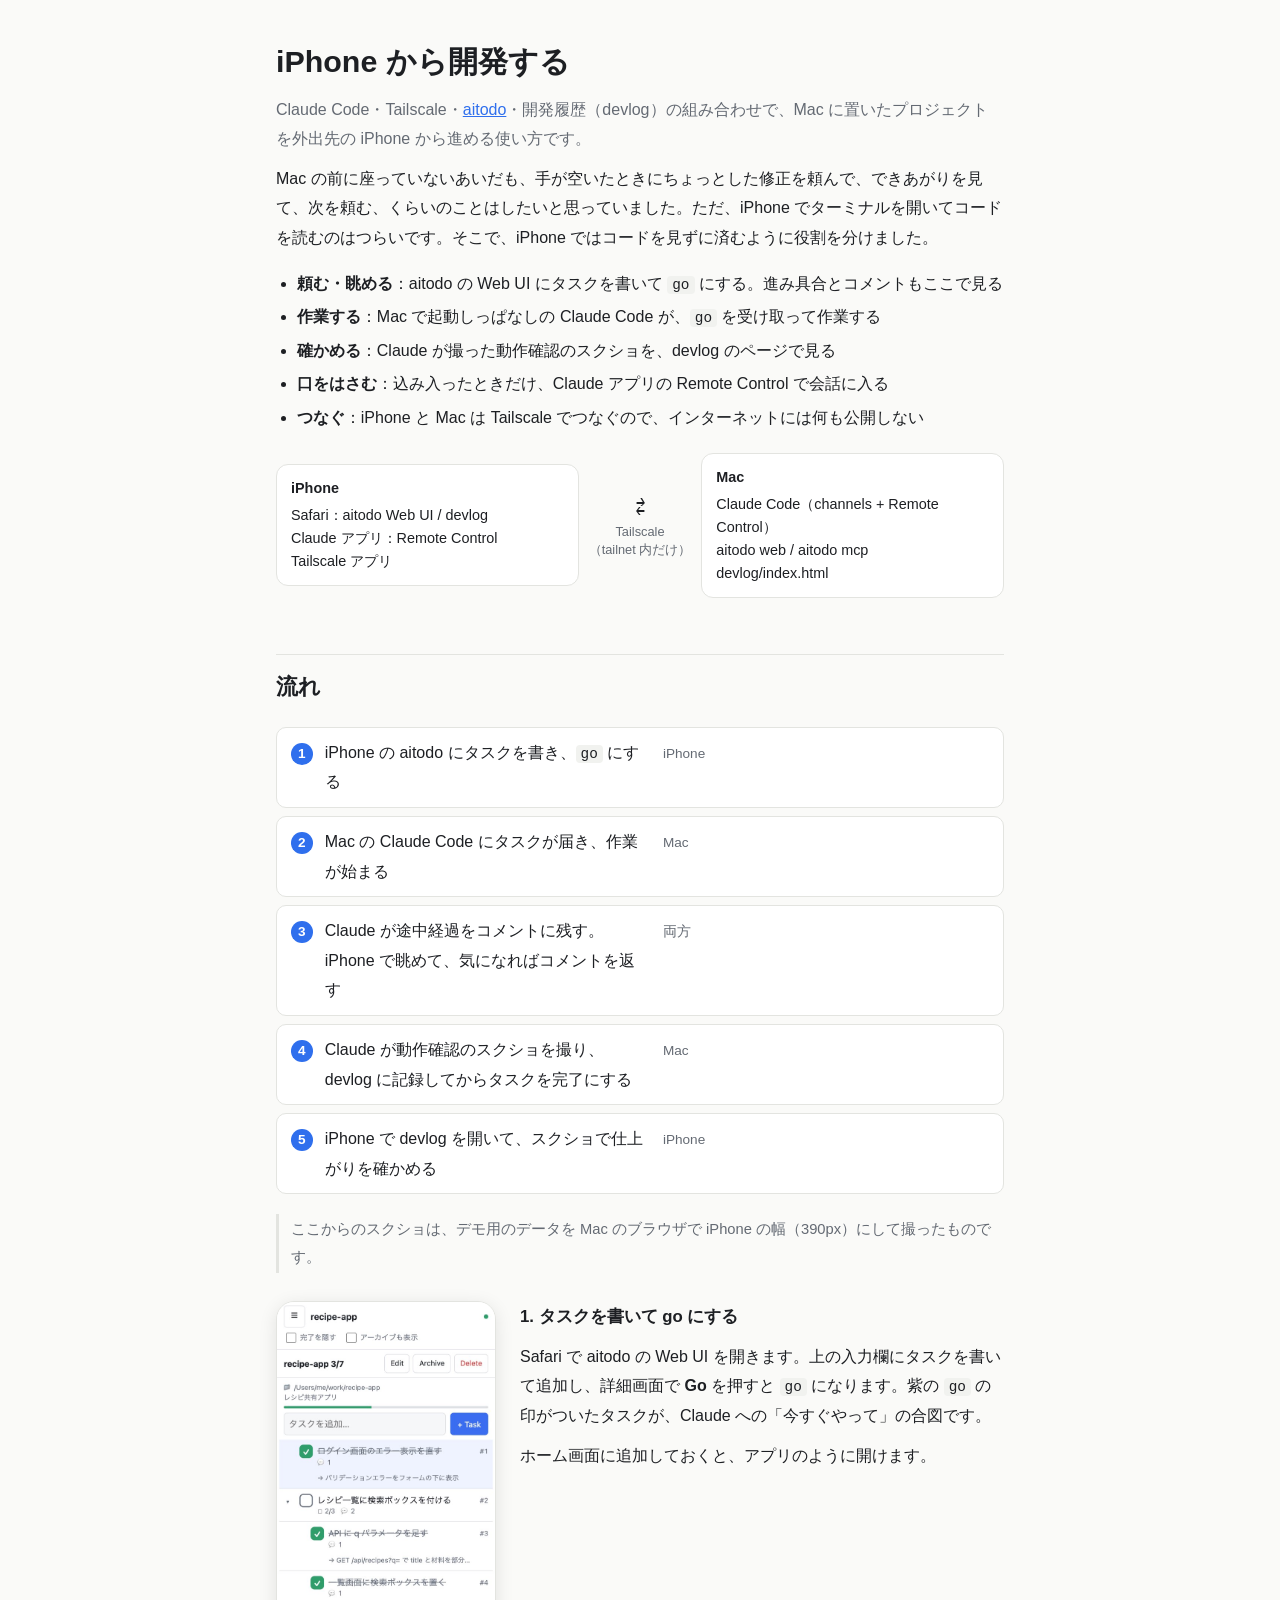
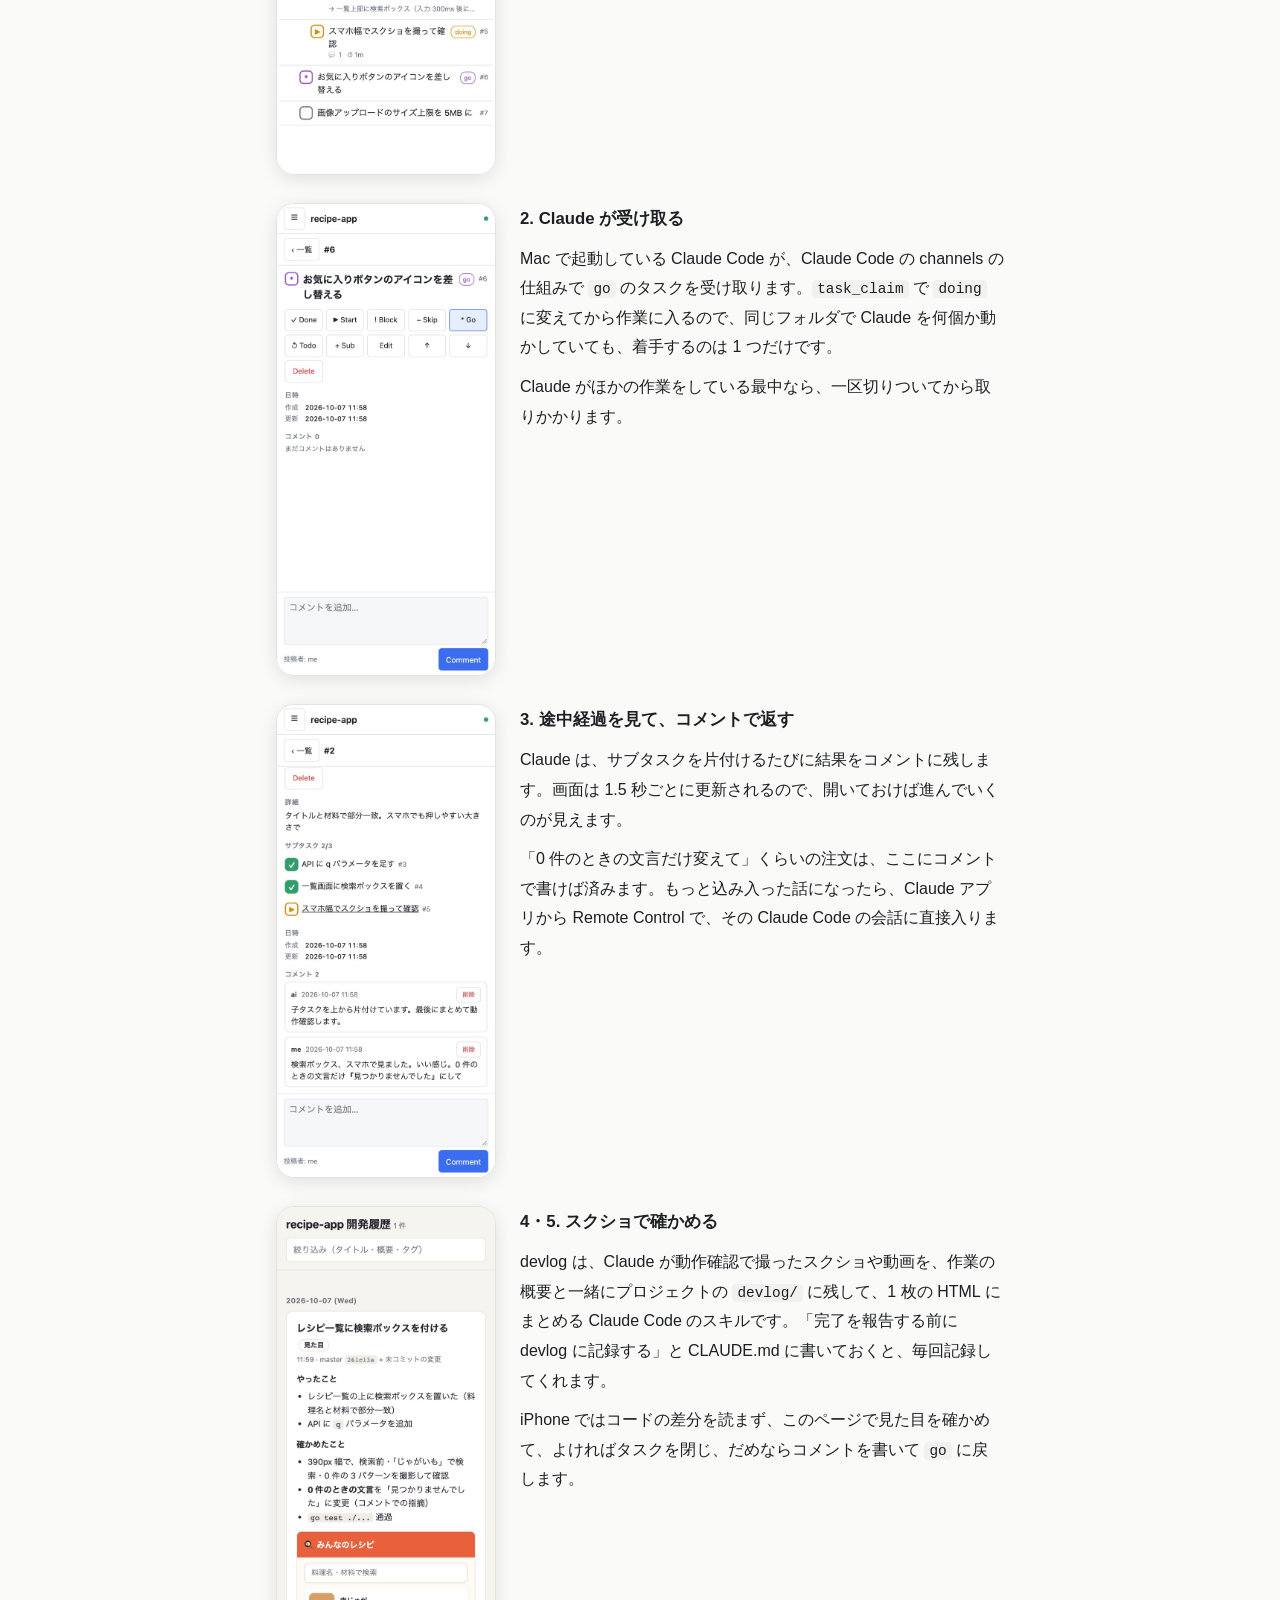
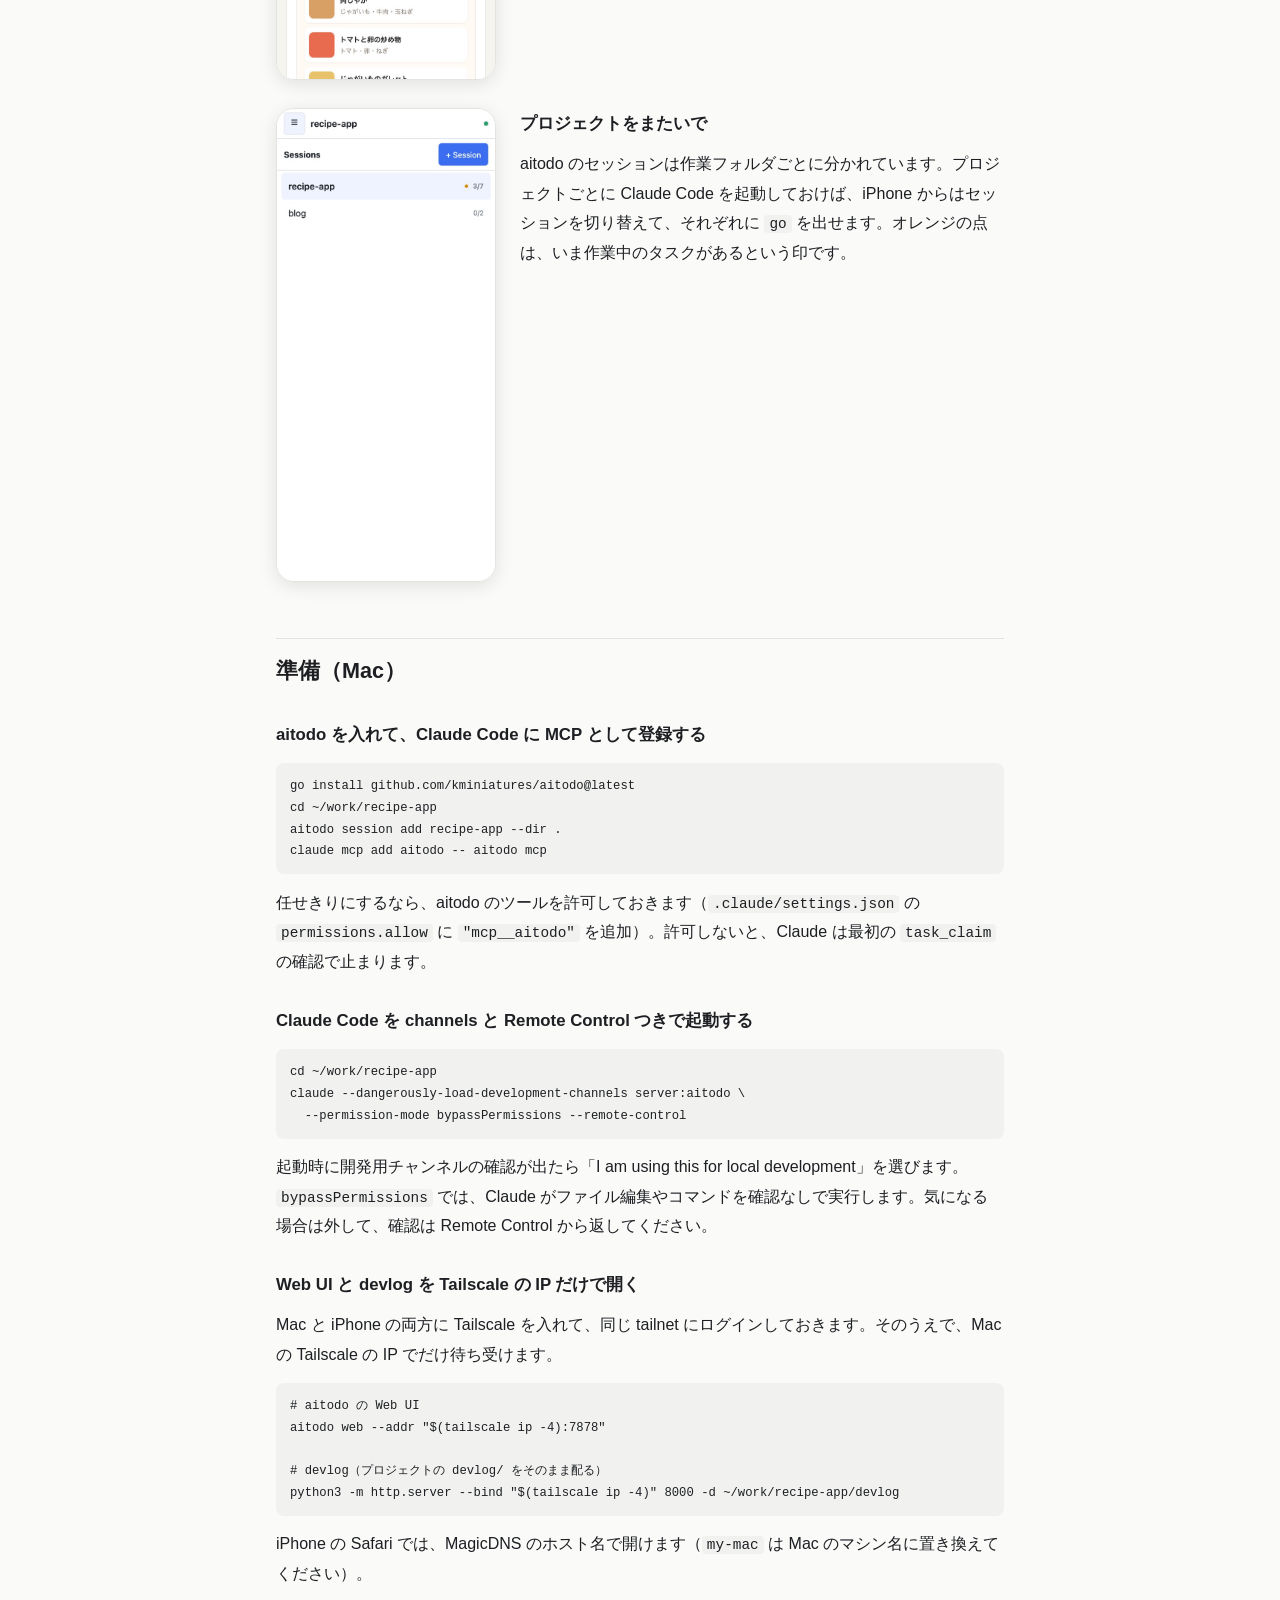
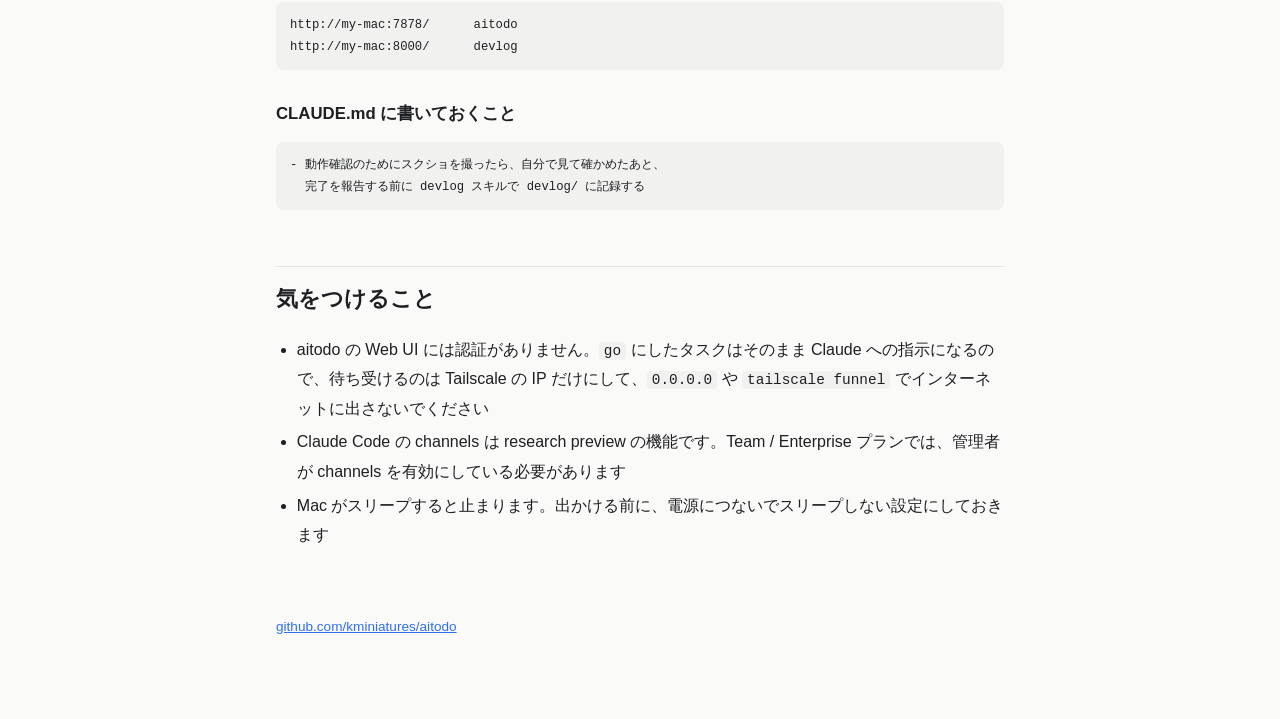
==== docs/index.html @ 9417faf2 "docs: iPhone から開発する使い方のページを追加（GitHub Pages 用） Claude Code・Tailscale・aitodo・devlog で、Mac のプロジェクトを iPh" ====
<!doctype html>
<html lang="ja">
<head>
<meta charset="utf-8">
<meta name="viewport" content="width=device-width, initial-scale=1">
<title>iPhone から開発する — aitodo</title>
<meta name="description" content="Claude Code と Tailscale と aitodo と開発履歴（devlog）で、Mac に置いたプロジェクトを iPhone から進める使い方。">
<link rel="icon" href="img/icon.svg">
<style>
:root {
  --bg: #fafaf8; --fg: #1d1f23; --muted: #646a73; --line: #e3e4e0;
  --card: #fff; --code: #f1f2ef; --accent: #2f6fed; --go: #8a3fd1;
}
@media (prefers-color-scheme: dark) {
  :root {
    --bg: #15171a; --fg: #e6e7e9; --muted: #9aa0a8; --line: #2c3036;
    --card: #1c1f23; --code: #23272c; --accent: #6d9bff; --go: #b98aef;
  }
}
* { box-sizing: border-box; }
body {
  margin: 0; background: var(--bg); color: var(--fg);
  font: 16px/1.85 -apple-system, BlinkMacSystemFont, "Hiragino Sans", "Noto Sans JP", sans-serif;
}
main { max-width: 760px; margin: 0 auto; padding: 40px 16px 80px; }
h1 { font-size: 1.9rem; line-height: 1.4; margin: 0 0 12px; }
h2 { font-size: 1.35rem; margin: 56px 0 12px; padding-top: 12px; border-top: 1px solid var(--line); }
h3 { font-size: 1.05rem; margin: 28px 0 6px; }
p { margin: 10px 0; }
a { color: var(--accent); }
.lead { color: var(--muted); }
code { background: var(--code); padding: 1px 5px; border-radius: 4px; font-size: .9em; }
pre { background: var(--code); padding: 12px 14px; border-radius: 8px; overflow-x: auto; font-size: .85rem; line-height: 1.6; }
pre code { background: none; padding: 0; }
ul, ol { padding-left: 1.3em; }
li { margin: 4px 0; }
.note { border-left: 3px solid var(--line); padding: 2px 0 2px 12px; color: var(--muted); font-size: .92rem; }

.flow { list-style: none; padding: 0; margin: 20px 0; display: grid; gap: 8px; }
.flow li { display: flex; gap: 12px; align-items: baseline; background: var(--card); border: 1px solid var(--line); border-radius: 10px; padding: 10px 14px; margin: 0; }
.flow b { flex: none; width: 1.6em; height: 1.6em; line-height: 1.6em; text-align: center; border-radius: 50%; background: var(--accent); color: #fff; font-size: .85rem; }
.flow span { flex: 1; }
.who { color: var(--muted); font-size: .85rem; white-space: nowrap; }

.diagram { display: grid; grid-template-columns: 1fr auto 1fr; gap: 10px; align-items: center; margin: 20px 0; }
.box { background: var(--card); border: 1px solid var(--line); border-radius: 12px; padding: 12px 14px; font-size: .9rem; line-height: 1.6; }
.box strong { display: block; margin-bottom: 4px; }
.arrow { text-align: center; color: var(--muted); font-size: .8rem; line-height: 1.4; }
.arrow::before { content: "⇄"; display: block; font-size: 1.4rem; color: var(--fg); }

.step { display: grid; grid-template-columns: 220px 1fr; gap: 24px; align-items: start; margin: 28px 0; }
.step img { width: 100%; border-radius: 18px; border: 1px solid var(--line); box-shadow: 0 4px 18px #0000001a; display: block; }
.step h3 { margin-top: 0; }
.cap { color: var(--muted); font-size: .85rem; margin-top: 6px; }

footer { margin-top: 64px; color: var(--muted); font-size: .85rem; }

@media (max-width: 600px) {
  main { padding-top: 28px; }
  h1 { font-size: 1.5rem; }
  .diagram { grid-template-columns: 1fr; }
  .arrow::before { content: "⇅"; }
  .step { grid-template-columns: 1fr; gap: 12px; }
  .step img { max-width: 260px; }
  .flow li { flex-wrap: wrap; row-gap: 0; }
  .flow span { flex-basis: calc(100% - 2.6em); }
  .who { padding-left: 2.5em; }
}
</style>
</head>
<body>
<main>

<h1>iPhone から開発する</h1>
<p class="lead">Claude Code・Tailscale・<a href="https://github.com/kminiatures/aitodo">aitodo</a>・開発履歴（devlog）の組み合わせで、Mac に置いたプロジェクトを外出先の iPhone から進める使い方です。</p>

<p>Mac の前に座っていないあいだも、手が空いたときにちょっとした修正を頼んで、できあがりを見て、次を頼む、くらいのことはしたいと思っていました。ただ、iPhone でターミナルを開いてコードを読むのはつらいです。そこで、iPhone ではコードを見ずに済むように役割を分けました。</p>

<ul>
  <li><strong>頼む・眺める</strong>：aitodo の Web UI にタスクを書いて <code>go</code> にする。進み具合とコメントもここで見る</li>
  <li><strong>作業する</strong>：Mac で起動しっぱなしの Claude Code が、<code>go</code> を受け取って作業する</li>
  <li><strong>確かめる</strong>：Claude が撮った動作確認のスクショを、devlog のページで見る</li>
  <li><strong>口をはさむ</strong>：込み入ったときだけ、Claude アプリの Remote Control で会話に入る</li>
  <li><strong>つなぐ</strong>：iPhone と Mac は Tailscale でつなぐので、インターネットには何も公開しない</li>
</ul>

<div class="diagram" aria-label="構成図">
  <div class="box">
    <strong>iPhone</strong>
    Safari：aitodo Web UI / devlog<br>
    Claude アプリ：Remote Control<br>
    Tailscale アプリ
  </div>
  <div class="arrow">Tailscale<br>（tailnet 内だけ）</div>
  <div class="box">
    <strong>Mac</strong>
    Claude Code（channels + Remote Control）<br>
    aitodo web / aitodo mcp<br>
    devlog/index.html
  </div>
</div>

<h2>流れ</h2>

<ol class="flow">
  <li><b>1</b><span>iPhone の aitodo にタスクを書き、<code>go</code> にする</span><span class="who">iPhone</span></li>
  <li><b>2</b><span>Mac の Claude Code にタスクが届き、作業が始まる</span><span class="who">Mac</span></li>
  <li><b>3</b><span>Claude が途中経過をコメントに残す。iPhone で眺めて、気になればコメントを返す</span><span class="who">両方</span></li>
  <li><b>4</b><span>Claude が動作確認のスクショを撮り、devlog に記録してからタスクを完了にする</span><span class="who">Mac</span></li>
  <li><b>5</b><span>iPhone で devlog を開いて、スクショで仕上がりを確かめる</span><span class="who">iPhone</span></li>
</ol>

<p class="note">ここからのスクショは、デモ用のデータを Mac のブラウザで iPhone の幅（390px）にして撮ったものです。</p>

<div class="step">
  <img src="img/web-tasks.jpg" alt="aitodo Web UI のタスク一覧。完了・進行中（doing）・go のタスクが並んでいる" loading="lazy">
  <div>
    <h3>1. タスクを書いて go にする</h3>
    <p>Safari で aitodo の Web UI を開きます。上の入力欄にタスクを書いて追加し、詳細画面で <strong>Go</strong> を押すと <code>go</code> になります。紫の <code>go</code> の印がついたタスクが、Claude への「今すぐやって」の合図です。</p>
    <p>ホーム画面に追加しておくと、アプリのように開けます。</p>
  </div>
</div>

<div class="step">
  <img src="img/web-go.jpg" alt="タスクの詳細画面。Go ボタンが押された状態" loading="lazy">
  <div>
    <h3>2. Claude が受け取る</h3>
    <p>Mac で起動している Claude Code が、Claude Code の channels の仕組みで <code>go</code> のタスクを受け取ります。<code>task_claim</code> で <code>doing</code> に変えてから作業に入るので、同じフォルダで Claude を何個か動かしていても、着手するのは 1 つだけです。</p>
    <p>Claude がほかの作業をしている最中なら、一区切りついてから取りかかります。</p>
  </div>
</div>

<div class="step">
  <img src="img/web-detail.jpg" alt="タスクの詳細画面。サブタスクの進み具合と、ai と me のコメントが並んでいる" loading="lazy">
  <div>
    <h3>3. 途中経過を見て、コメントで返す</h3>
    <p>Claude は、サブタスクを片付けるたびに結果をコメントに残します。画面は 1.5 秒ごとに更新されるので、開いておけば進んでいくのが見えます。</p>
    <p>「0 件のときの文言だけ変えて」くらいの注文は、ここにコメントで書けば済みます。もっと込み入った話になったら、Claude アプリから Remote Control で、その Claude Code の会話に直接入ります。</p>
  </div>
</div>

<div class="step">
  <img src="img/devlog.jpg" alt="devlog の画面。作業の概要と、スマホ幅で撮ったアプリのスクショが並んでいる" loading="lazy">
  <div>
    <h3>4・5. スクショで確かめる</h3>
    <p>devlog は、Claude が動作確認で撮ったスクショや動画を、作業の概要と一緒にプロジェクトの <code>devlog/</code> に残して、1 枚の HTML にまとめる Claude Code のスキルです。「完了を報告する前に devlog に記録する」と CLAUDE.md に書いておくと、毎回記録してくれます。</p>
    <p>iPhone ではコードの差分を読まず、このページで見た目を確かめて、よければタスクを閉じ、だめならコメントを書いて <code>go</code> に戻します。</p>
  </div>
</div>

<div class="step">
  <img src="img/web-sessions.jpg" alt="aitodo のセッション一覧。recipe-app と blog が並んでいる" loading="lazy">
  <div>
    <h3>プロジェクトをまたいで</h3>
    <p>aitodo のセッションは作業フォルダごとに分かれています。プロジェクトごとに Claude Code を起動しておけば、iPhone からはセッションを切り替えて、それぞれに <code>go</code> を出せます。オレンジの点は、いま作業中のタスクがあるという印です。</p>
  </div>
</div>

<h2>準備（Mac）</h2>

<h3>aitodo を入れて、Claude Code に MCP として登録する</h3>
<pre><code>go install github.com/kminiatures/aitodo@latest
cd ~/work/recipe-app
aitodo session add recipe-app --dir .
claude mcp add aitodo -- aitodo mcp</code></pre>
<p>任せきりにするなら、aitodo のツールを許可しておきます（<code>.claude/settings.json</code> の <code>permissions.allow</code> に <code>"mcp__aitodo"</code> を追加）。許可しないと、Claude は最初の <code>task_claim</code> の確認で止まります。</p>

<h3>Claude Code を channels と Remote Control つきで起動する</h3>
<pre><code>cd ~/work/recipe-app
claude --dangerously-load-development-channels server:aitodo \
  --permission-mode bypassPermissions --remote-control</code></pre>
<p>起動時に開発用チャンネルの確認が出たら「I am using this for local development」を選びます。<code>bypassPermissions</code> では、Claude がファイル編集やコマンドを確認なしで実行します。気になる場合は外して、確認は Remote Control から返してください。</p>

<h3>Web UI と devlog を Tailscale の IP だけで開く</h3>
<p>Mac と iPhone の両方に Tailscale を入れて、同じ tailnet にログインしておきます。そのうえで、Mac の Tailscale の IP でだけ待ち受けます。</p>
<pre><code># aitodo の Web UI
aitodo web --addr "$(tailscale ip -4):7878"

# devlog（プロジェクトの devlog/ をそのまま配る）
python3 -m http.server --bind "$(tailscale ip -4)" 8000 -d ~/work/recipe-app/devlog</code></pre>
<p>iPhone の Safari では、MagicDNS のホスト名で開けます（<code>my-mac</code> は Mac のマシン名に置き換えてください）。</p>
<pre><code>http://my-mac:7878/      aitodo
http://my-mac:8000/      devlog</code></pre>

<h3>CLAUDE.md に書いておくこと</h3>
<pre><code>- 動作確認のためにスクショを撮ったら、自分で見て確かめたあと、
  完了を報告する前に devlog スキルで devlog/ に記録する</code></pre>

<h2>気をつけること</h2>
<ul>
  <li>aitodo の Web UI には認証がありません。<code>go</code> にしたタスクはそのまま Claude への指示になるので、待ち受けるのは Tailscale の IP だけにして、<code>0.0.0.0</code> や <code>tailscale funnel</code> でインターネットに出さないでください</li>
  <li>Claude Code の channels は research preview の機能です。Team / Enterprise プランでは、管理者が channels を有効にしている必要があります</li>
  <li>Mac がスリープすると止まります。出かける前に、電源につないでスリープしない設定にしておきます</li>
</ul>

<footer>
  <a href="https://github.com/kminiatures/aitodo">github.com/kminiatures/aitodo</a>
</footer>

</main>
</body>
</html>
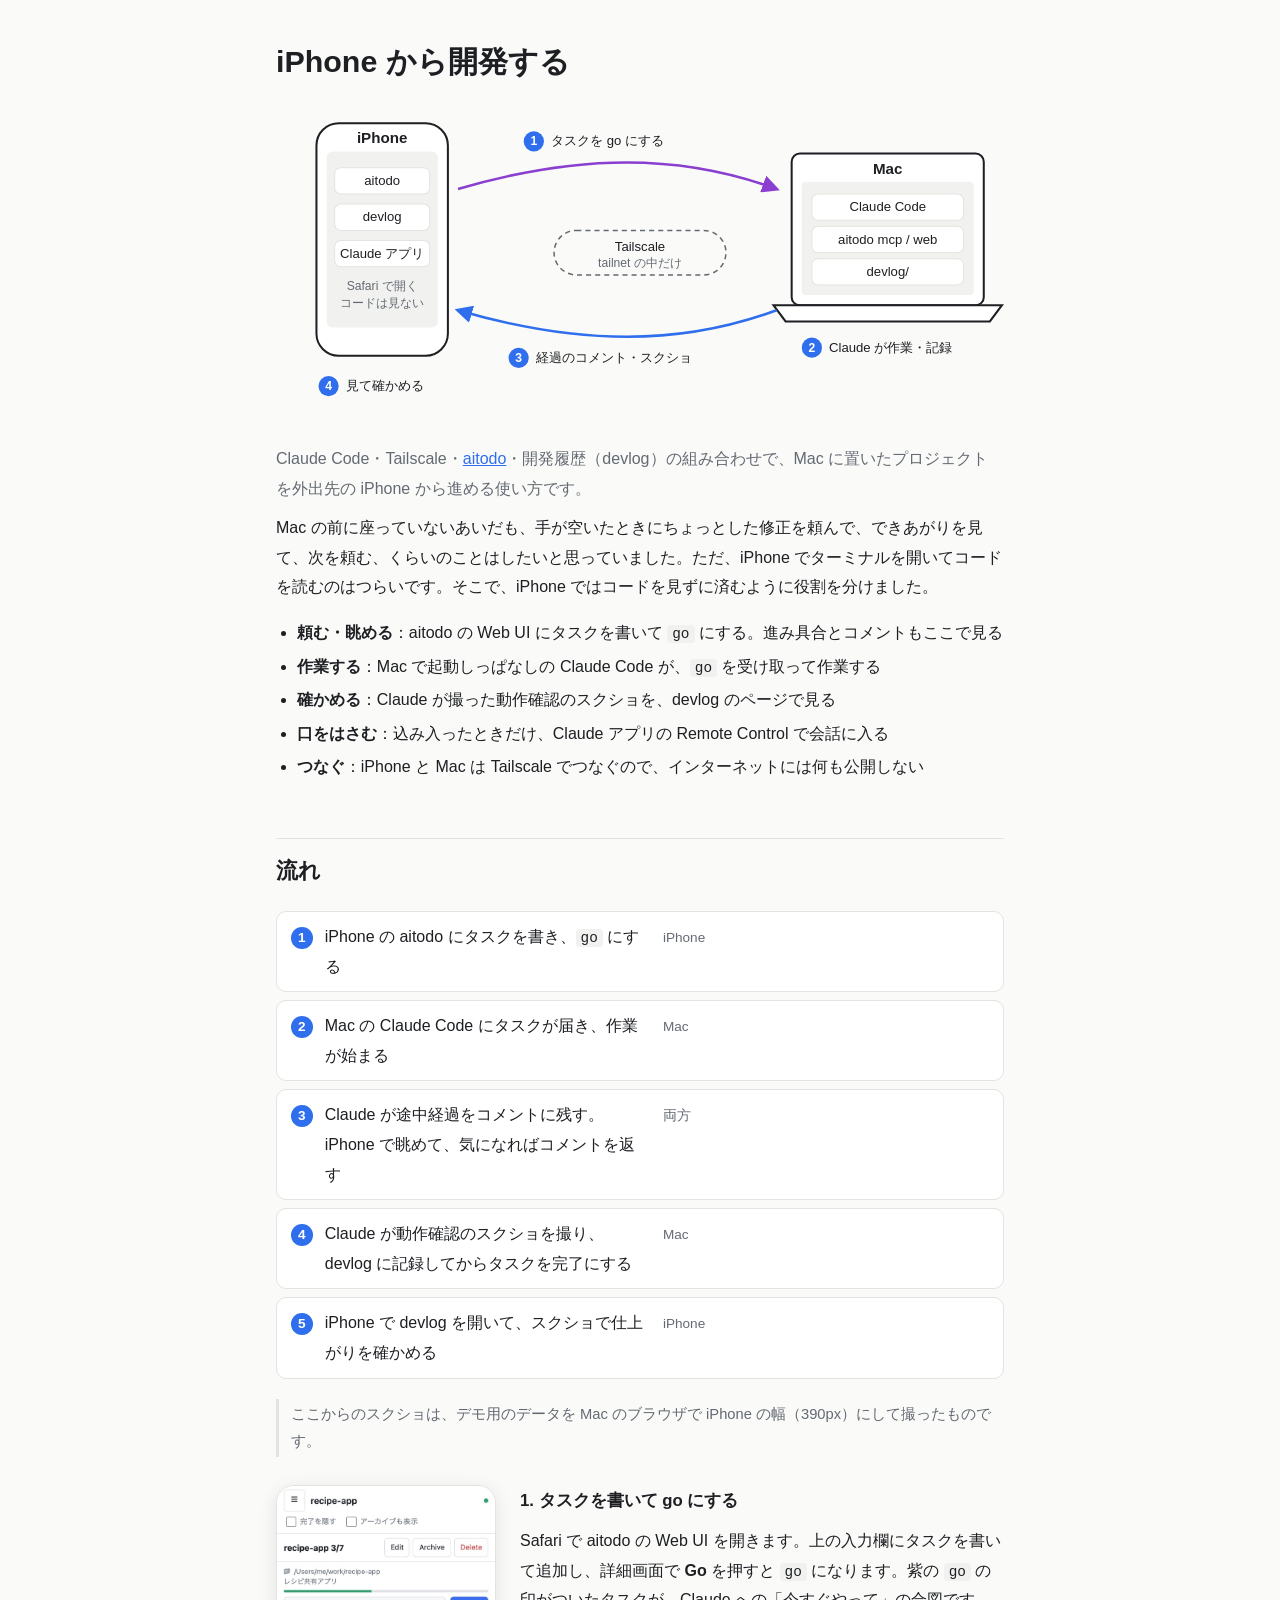
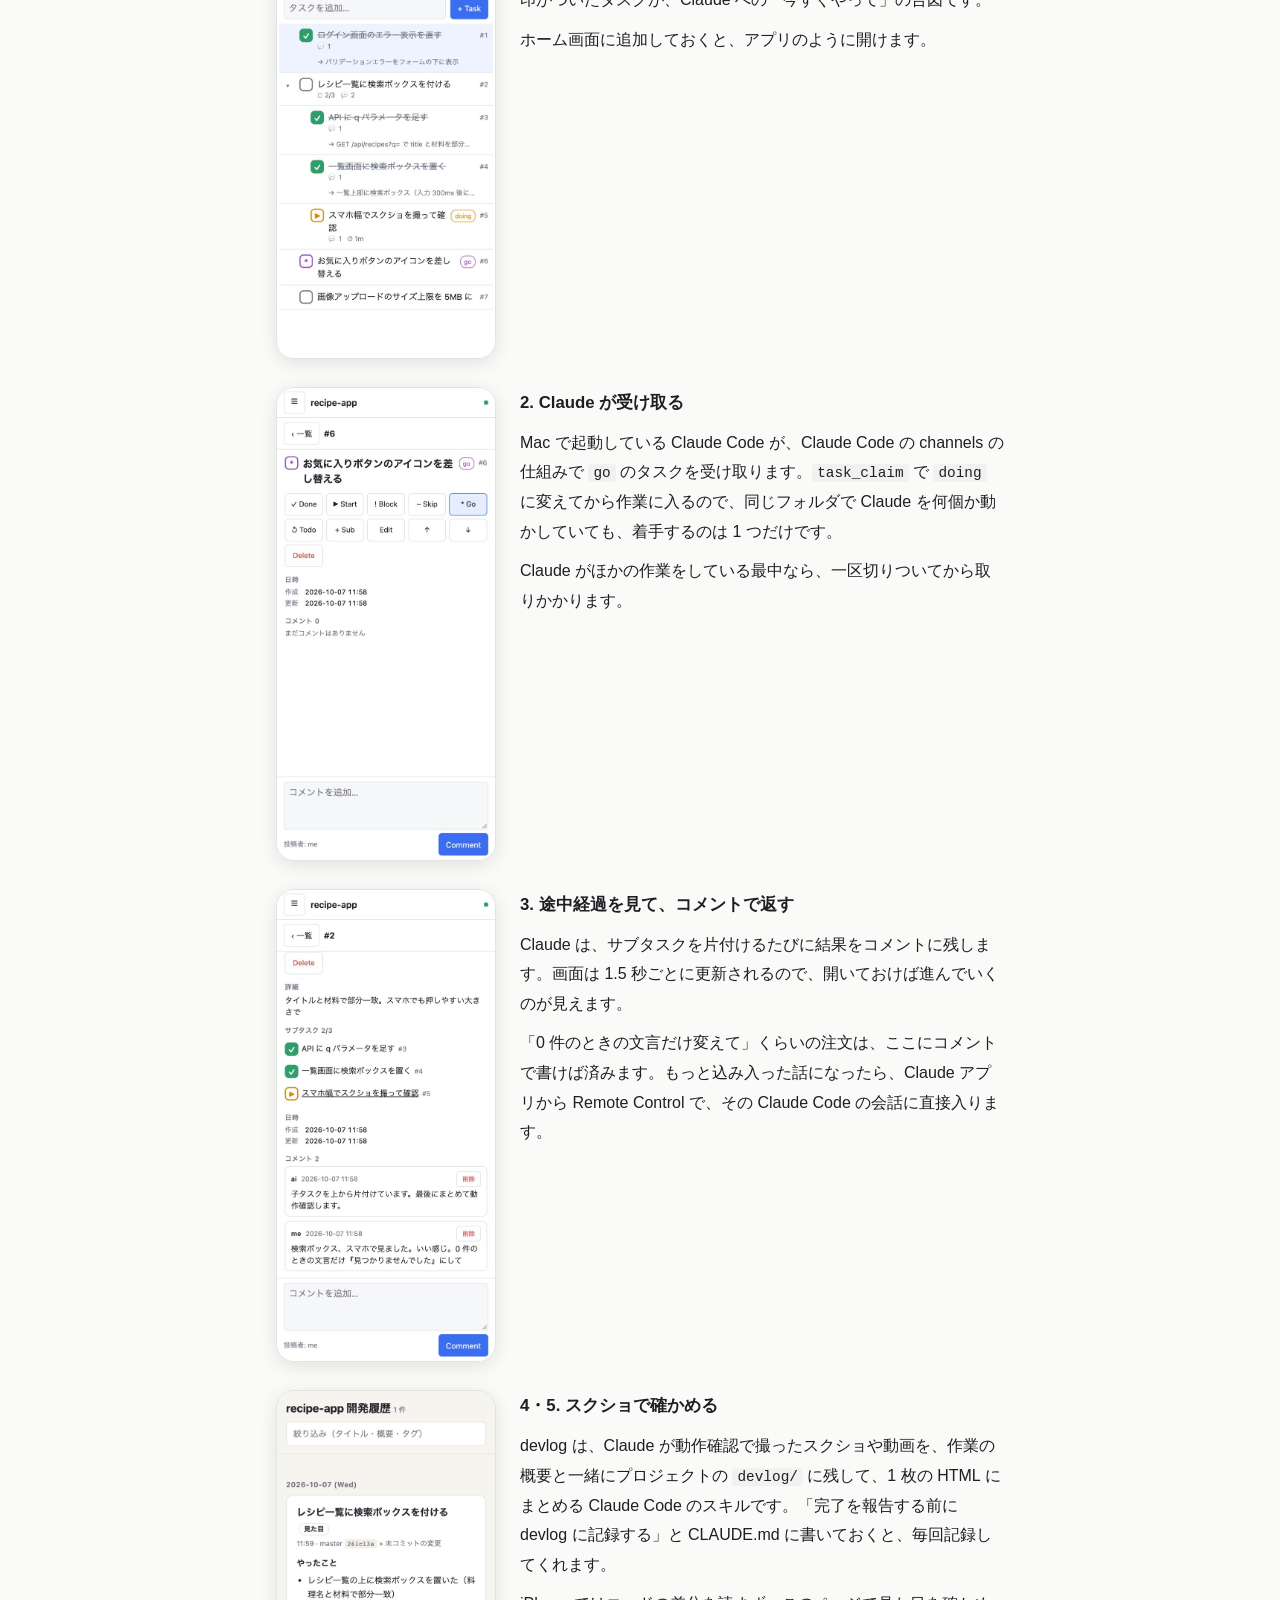
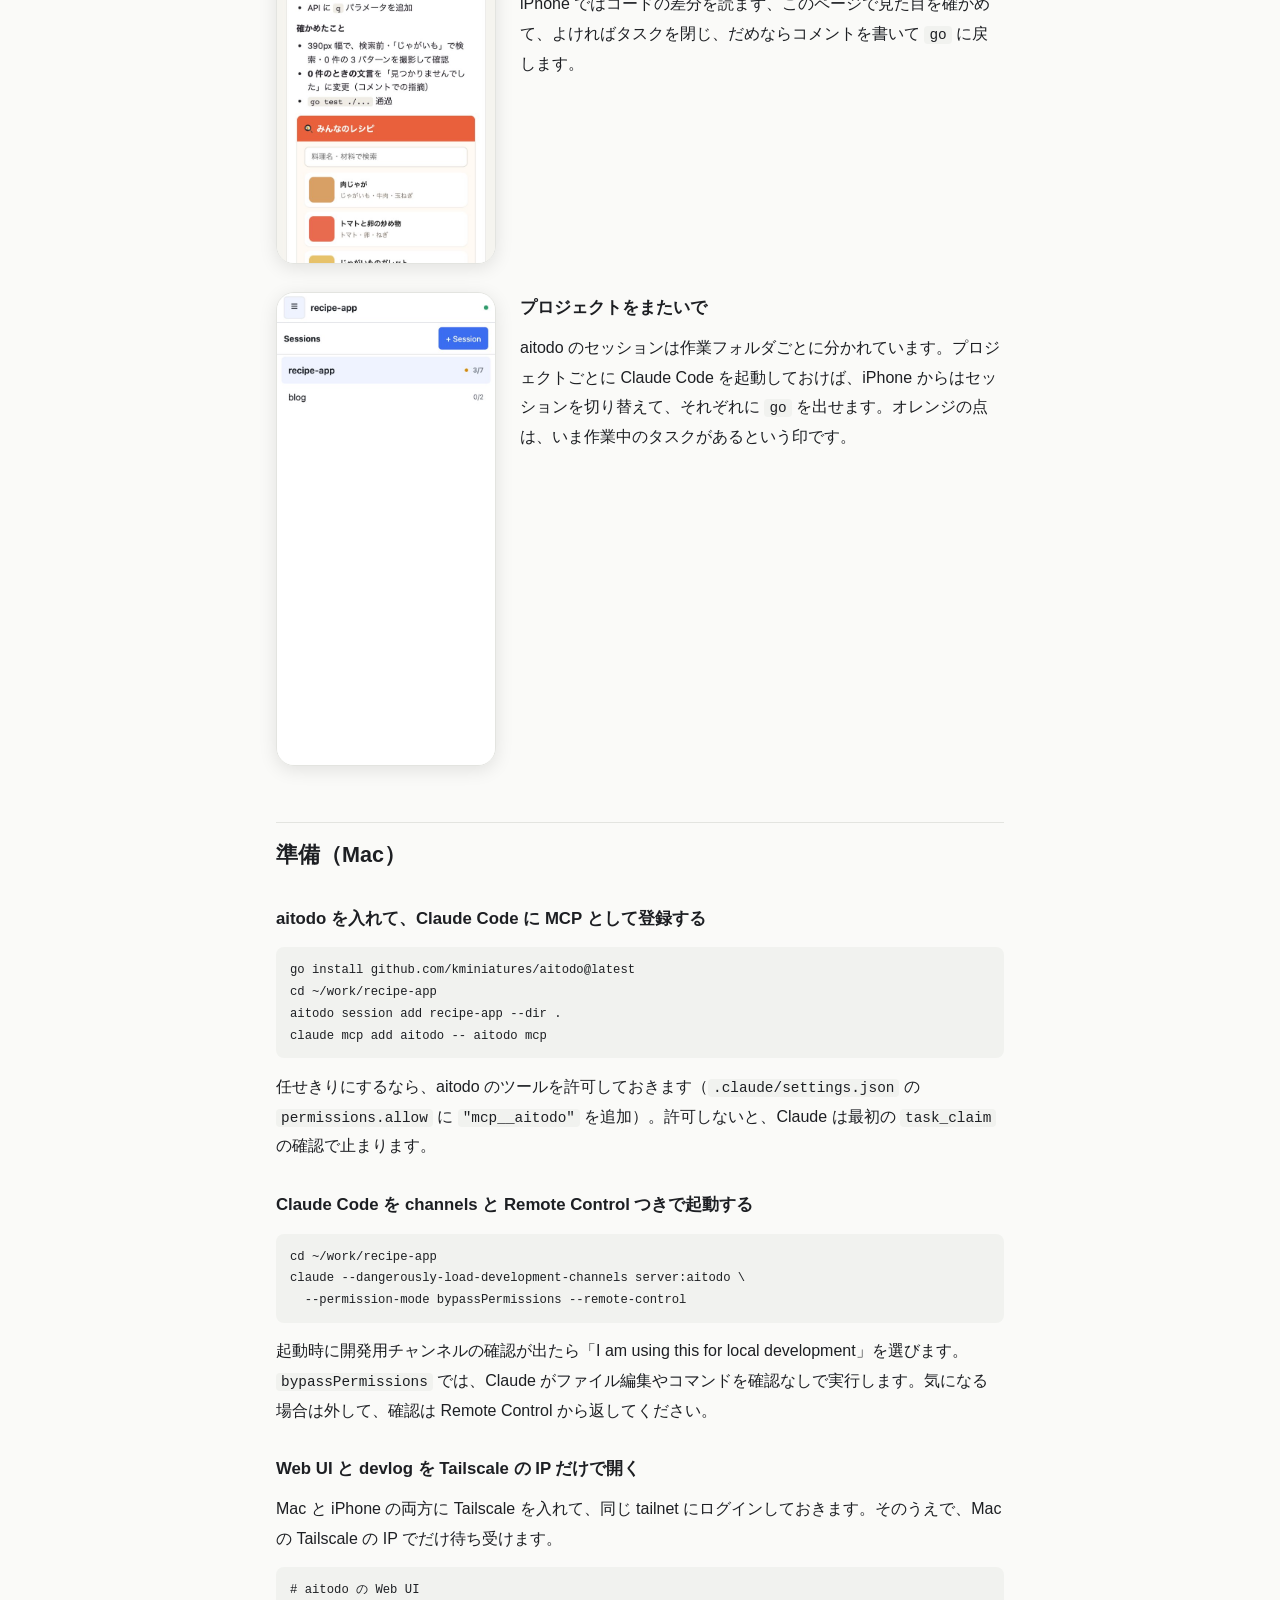
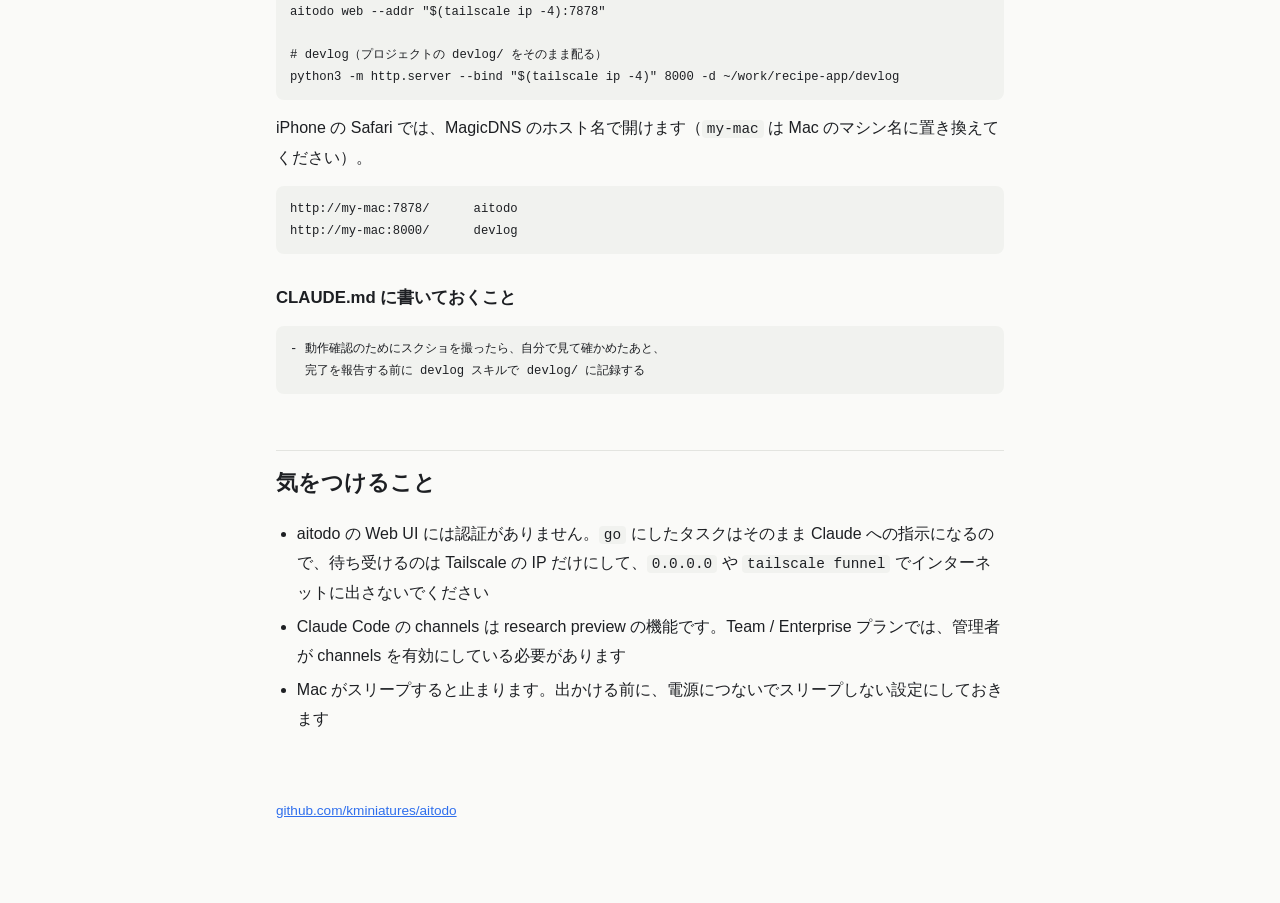
==== commit 3b4206a3: "docs: iPhone 開発ページの冒頭にインフォグラフィックを追加 iPhone ⇄ Tailscale ⇄ Mac の流れをインライン SVG で示す。 スマホ幅では縦長の図に切り替え、ダークモ" ====
--- a/docs/index.html
+++ b/docs/index.html
@@ -42,24 +42,35 @@
 .flow span { flex: 1; }
 .who { color: var(--muted); font-size: .85rem; white-space: nowrap; }
 
-.diagram { display: grid; grid-template-columns: 1fr auto 1fr; gap: 10px; align-items: center; margin: 20px 0; }
-.box { background: var(--card); border: 1px solid var(--line); border-radius: 12px; padding: 12px 14px; font-size: .9rem; line-height: 1.6; }
-.box strong { display: block; margin-bottom: 4px; }
-.arrow { text-align: center; color: var(--muted); font-size: .8rem; line-height: 1.4; }
-.arrow::before { content: "⇄"; display: block; font-size: 1.4rem; color: var(--fg); }
 
 .step { display: grid; grid-template-columns: 220px 1fr; gap: 24px; align-items: start; margin: 28px 0; }
 .step img { width: 100%; border-radius: 18px; border: 1px solid var(--line); box-shadow: 0 4px 18px #0000001a; display: block; }
 .step h3 { margin-top: 0; }
 .cap { color: var(--muted); font-size: .85rem; margin-top: 6px; }
 
+.info { margin: 20px 0 28px; }
+.info svg { width: 100%; height: auto; display: block; }
+.info .v { display: none; }
+.info .dev { fill: var(--card); stroke: var(--fg); stroke-width: 2; }
+.info .scr { fill: var(--code); stroke: none; }
+.info .chip { fill: var(--card); stroke: var(--line); stroke-width: 1; }
+.info .t { fill: var(--fg); font-size: 13px; }
+.info .tb { fill: var(--fg); font-size: 15px; font-weight: 700; }
+.info .tm { fill: var(--muted); font-size: 12px; }
+.info .num { fill: var(--accent); }
+.info .numt { fill: #fff; font-size: 12px; font-weight: 700; }
+.info .go { stroke: var(--go); stroke-width: 2.5; fill: none; }
+.info .back { stroke: var(--accent); stroke-width: 2.5; fill: none; }
+.info .ts { fill: var(--bg); stroke: var(--muted); stroke-width: 1.5; stroke-dasharray: 5 4; }
+.info .gof { fill: var(--go); } .info .backf { fill: var(--accent); }
+
 footer { margin-top: 64px; color: var(--muted); font-size: .85rem; }
 
 @media (max-width: 600px) {
   main { padding-top: 28px; }
   h1 { font-size: 1.5rem; }
-  .diagram { grid-template-columns: 1fr; }
-  .arrow::before { content: "⇅"; }
+  .info .h { display: none; }
+  .info .v { display: block; max-width: 360px; margin: 0 auto; }
   .step { grid-template-columns: 1fr; gap: 12px; }
   .step img { max-width: 260px; }
   .flow li { flex-wrap: wrap; row-gap: 0; }
@@ -72,6 +83,17 @@
 <main>
 
 <h1>iPhone から開発する</h1>
+<figure class="info">
+<svg class="h" viewBox="0 20 720 310" role="img" aria-label="iPhone で go にしたタスクを Mac の Claude Code が受け取って作業し、経過とスクショを iPhone で確かめる流れ。両者は Tailscale でつながる"><defs>
+<marker id="ag" viewBox="0 0 10 10" refX="8" refY="5" markerWidth="7" markerHeight="7" orient="auto-start-reverse"><path class="gof" d="M0 0 L10 5 L0 10 z"/></marker>
+<marker id="ab" viewBox="0 0 10 10" refX="8" refY="5" markerWidth="7" markerHeight="7" orient="auto-start-reverse"><path class="backf" d="M0 0 L10 5 L0 10 z"/></marker>
+</defs><rect class="dev" x="40" y="40" width="130" height="230" rx="22"/><rect class="scr" x="50" y="68" width="110" height="174" rx="6"/><text class="tb" x="105" y="60" text-anchor="middle">iPhone</text><rect class="chip" x="58" y="84" width="94" height="26" rx="6"/><text class="t" x="105.0" y="101" text-anchor="middle">aitodo</text><rect class="chip" x="58" y="120" width="94" height="26" rx="6"/><text class="t" x="105.0" y="137" text-anchor="middle">devlog</text><rect class="chip" x="58" y="156" width="94" height="26" rx="6"/><text class="t" x="105.0" y="173" text-anchor="middle">Claude アプリ</text><text class="tm" x="105" y="205" text-anchor="middle">Safari で開く</text><text class="tm" x="105" y="222" text-anchor="middle">コードは見ない</text><rect class="dev" x="510" y="70" width="190" height="150" rx="8"/><rect class="scr" x="520" y="98" width="170" height="112" rx="4"/><path class="dev" d="M492 220 h226 l-12 16 h-202 z"/><text class="tb" x="605" y="90" text-anchor="middle">Mac</text><rect class="chip" x="530" y="110" width="150" height="26" rx="6"/><text class="t" x="605.0" y="127" text-anchor="middle">Claude Code</text><rect class="chip" x="530" y="142" width="150" height="26" rx="6"/><text class="t" x="605.0" y="159" text-anchor="middle">aitodo mcp / web</text><rect class="chip" x="530" y="174" width="150" height="26" rx="6"/><text class="t" x="605.0" y="191" text-anchor="middle">devlog/</text><path class="go" d="M180 105 C 300 70, 400 70, 495 105" marker-end="url(#ag)"/><circle class="num" cx="255" cy="58" r="10"/><text class="numt" x="255" y="62" text-anchor="middle">1</text><text class="t" x="272" y="62">タスクを go にする</text><path class="back" d="M495 225 C 400 260, 300 260, 180 225" marker-end="url(#ab)"/><circle class="num" cx="240" cy="272" r="10"/><text class="numt" x="240" y="276" text-anchor="middle">3</text><text class="t" x="257" y="276">経過のコメント・スクショ</text><rect class="ts" x="275" y="146" width="170" height="44" rx="22"/><text class="t" x="360" y="166" text-anchor="middle">Tailscale</text><text class="tm" x="360" y="182" text-anchor="middle">tailnet の中だけ</text><circle class="num" cx="530" cy="262" r="10"/><text class="numt" x="530" y="266" text-anchor="middle">2</text><text class="t" x="547" y="266">Claude が作業・記録</text><circle class="num" cx="52" cy="300" r="10"/><text class="numt" x="52" y="304" text-anchor="middle">4</text><text class="t" x="69" y="304">見て確かめる</text></svg>
+<svg class="v" viewBox="0 0 360 620" role="img" aria-label="iPhone で go にしたタスクを Mac の Claude Code が受け取って作業し、経過とスクショを iPhone で確かめる流れ。両者は Tailscale でつながる"><defs>
+<marker id="vag" viewBox="0 0 10 10" refX="8" refY="5" markerWidth="7" markerHeight="7" orient="auto-start-reverse"><path class="gof" d="M0 0 L10 5 L0 10 z"/></marker>
+<marker id="vab" viewBox="0 0 10 10" refX="8" refY="5" markerWidth="7" markerHeight="7" orient="auto-start-reverse"><path class="backf" d="M0 0 L10 5 L0 10 z"/></marker>
+</defs><rect class="dev" x="115" y="20" width="130" height="230" rx="22"/><rect class="scr" x="125" y="48" width="110" height="174" rx="6"/><text class="tb" x="180" y="40" text-anchor="middle">iPhone</text><rect class="chip" x="133" y="64" width="94" height="26" rx="6"/><text class="t" x="180.0" y="81" text-anchor="middle">aitodo</text><rect class="chip" x="133" y="100" width="94" height="26" rx="6"/><text class="t" x="180.0" y="117" text-anchor="middle">devlog</text><rect class="chip" x="133" y="136" width="94" height="26" rx="6"/><text class="t" x="180.0" y="153" text-anchor="middle">Claude アプリ</text><text class="tm" x="180" y="185" text-anchor="middle">Safari で開く</text><text class="tm" x="180" y="202" text-anchor="middle">コードは見ない</text><circle class="num" cx="126" cy="272" r="10"/><text class="numt" x="126" y="276" text-anchor="middle">4</text><text class="t" x="143" y="276">見て確かめる</text><rect class="dev" x="85" y="420" width="190" height="150" rx="8"/><rect class="scr" x="95" y="448" width="170" height="112" rx="4"/><path class="dev" d="M67 570 h226 l-12 16 h-202 z"/><text class="tb" x="180" y="440" text-anchor="middle">Mac</text><rect class="chip" x="105" y="460" width="150" height="26" rx="6"/><text class="t" x="180.0" y="477" text-anchor="middle">Claude Code</text><rect class="chip" x="105" y="492" width="150" height="26" rx="6"/><text class="t" x="180.0" y="509" text-anchor="middle">aitodo mcp / web</text><rect class="chip" x="105" y="524" width="150" height="26" rx="6"/><text class="t" x="180.0" y="541" text-anchor="middle">devlog/</text><path class="go" d="M108 200 C 45 280, 45 330, 100 405" marker-end="url(#vag)"/><circle class="num" cx="24" cy="300" r="10"/><text class="numt" x="24" y="304" text-anchor="middle">1</text><text class="t" x="24" y="330" text-anchor="middle">go</text><path class="back" d="M260 405 C 315 330, 315 280, 252 200" marker-end="url(#vab)"/><circle class="num" cx="336" cy="300" r="10"/><text class="numt" x="336" y="304" text-anchor="middle">3</text><text class="t" x="336" y="330" text-anchor="middle">経過</text><text class="t" x="336" y="347" text-anchor="middle">スクショ</text><rect class="ts" x="110" y="300" width="140" height="44" rx="22"/><text class="t" x="180" y="320" text-anchor="middle">Tailscale</text><text class="tm" x="180" y="336" text-anchor="middle">tailnet の中だけ</text><circle class="num" cx="108" cy="606" r="10"/><text class="numt" x="108" y="610" text-anchor="middle">2</text><text class="t" x="125" y="610">Claude が作業・記録</text></svg>
+</figure>
+
 <p class="lead">Claude Code・Tailscale・<a href="https://github.com/kminiatures/aitodo">aitodo</a>・開発履歴（devlog）の組み合わせで、Mac に置いたプロジェクトを外出先の iPhone から進める使い方です。</p>
 
 <p>Mac の前に座っていないあいだも、手が空いたときにちょっとした修正を頼んで、できあがりを見て、次を頼む、くらいのことはしたいと思っていました。ただ、iPhone でターミナルを開いてコードを読むのはつらいです。そこで、iPhone ではコードを見ずに済むように役割を分けました。</p>
@@ -84,22 +106,6 @@
   <li><strong>つなぐ</strong>：iPhone と Mac は Tailscale でつなぐので、インターネットには何も公開しない</li>
 </ul>
 
-<div class="diagram" aria-label="構成図">
-  <div class="box">
-    <strong>iPhone</strong>
-    Safari：aitodo Web UI / devlog<br>
-    Claude アプリ：Remote Control<br>
-    Tailscale アプリ
-  </div>
-  <div class="arrow">Tailscale<br>（tailnet 内だけ）</div>
-  <div class="box">
-    <strong>Mac</strong>
-    Claude Code（channels + Remote Control）<br>
-    aitodo web / aitodo mcp<br>
-    devlog/index.html
-  </div>
-</div>
-
 <h2>流れ</h2>
 
 <ol class="flow">
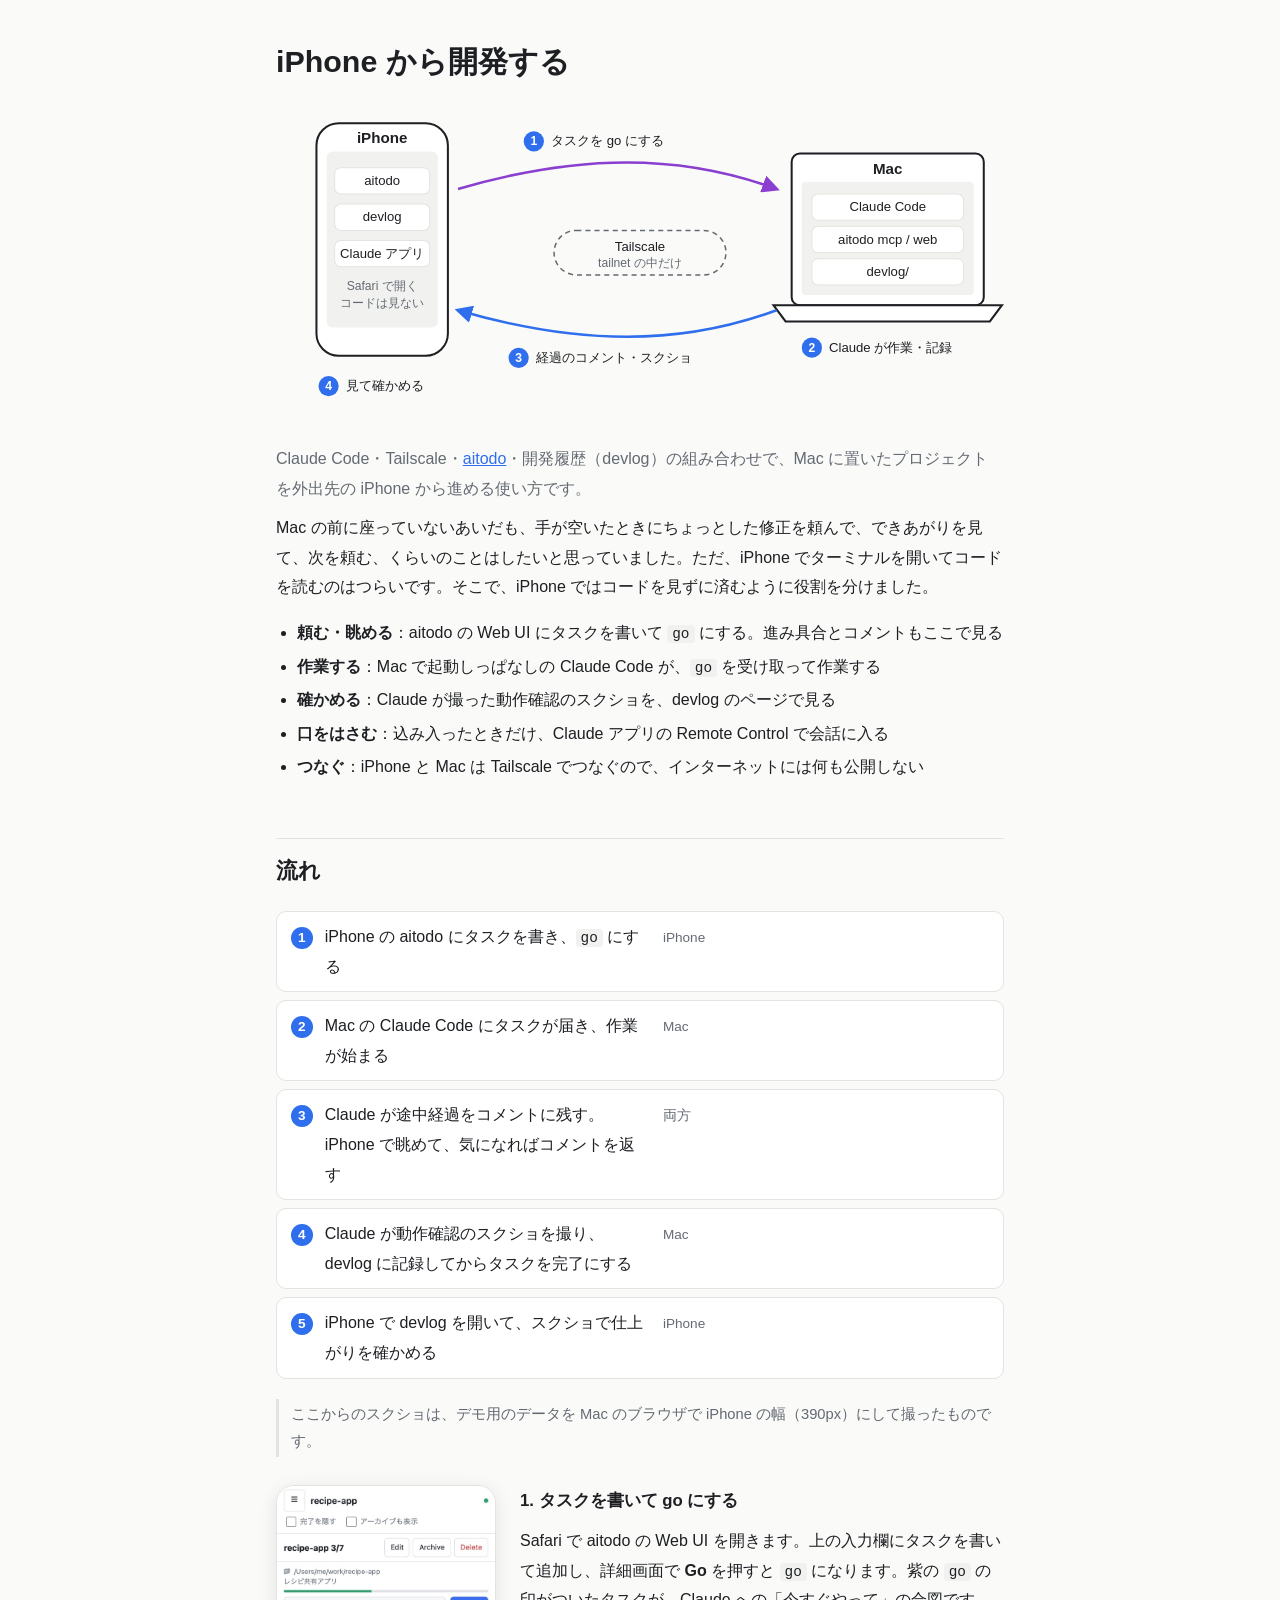
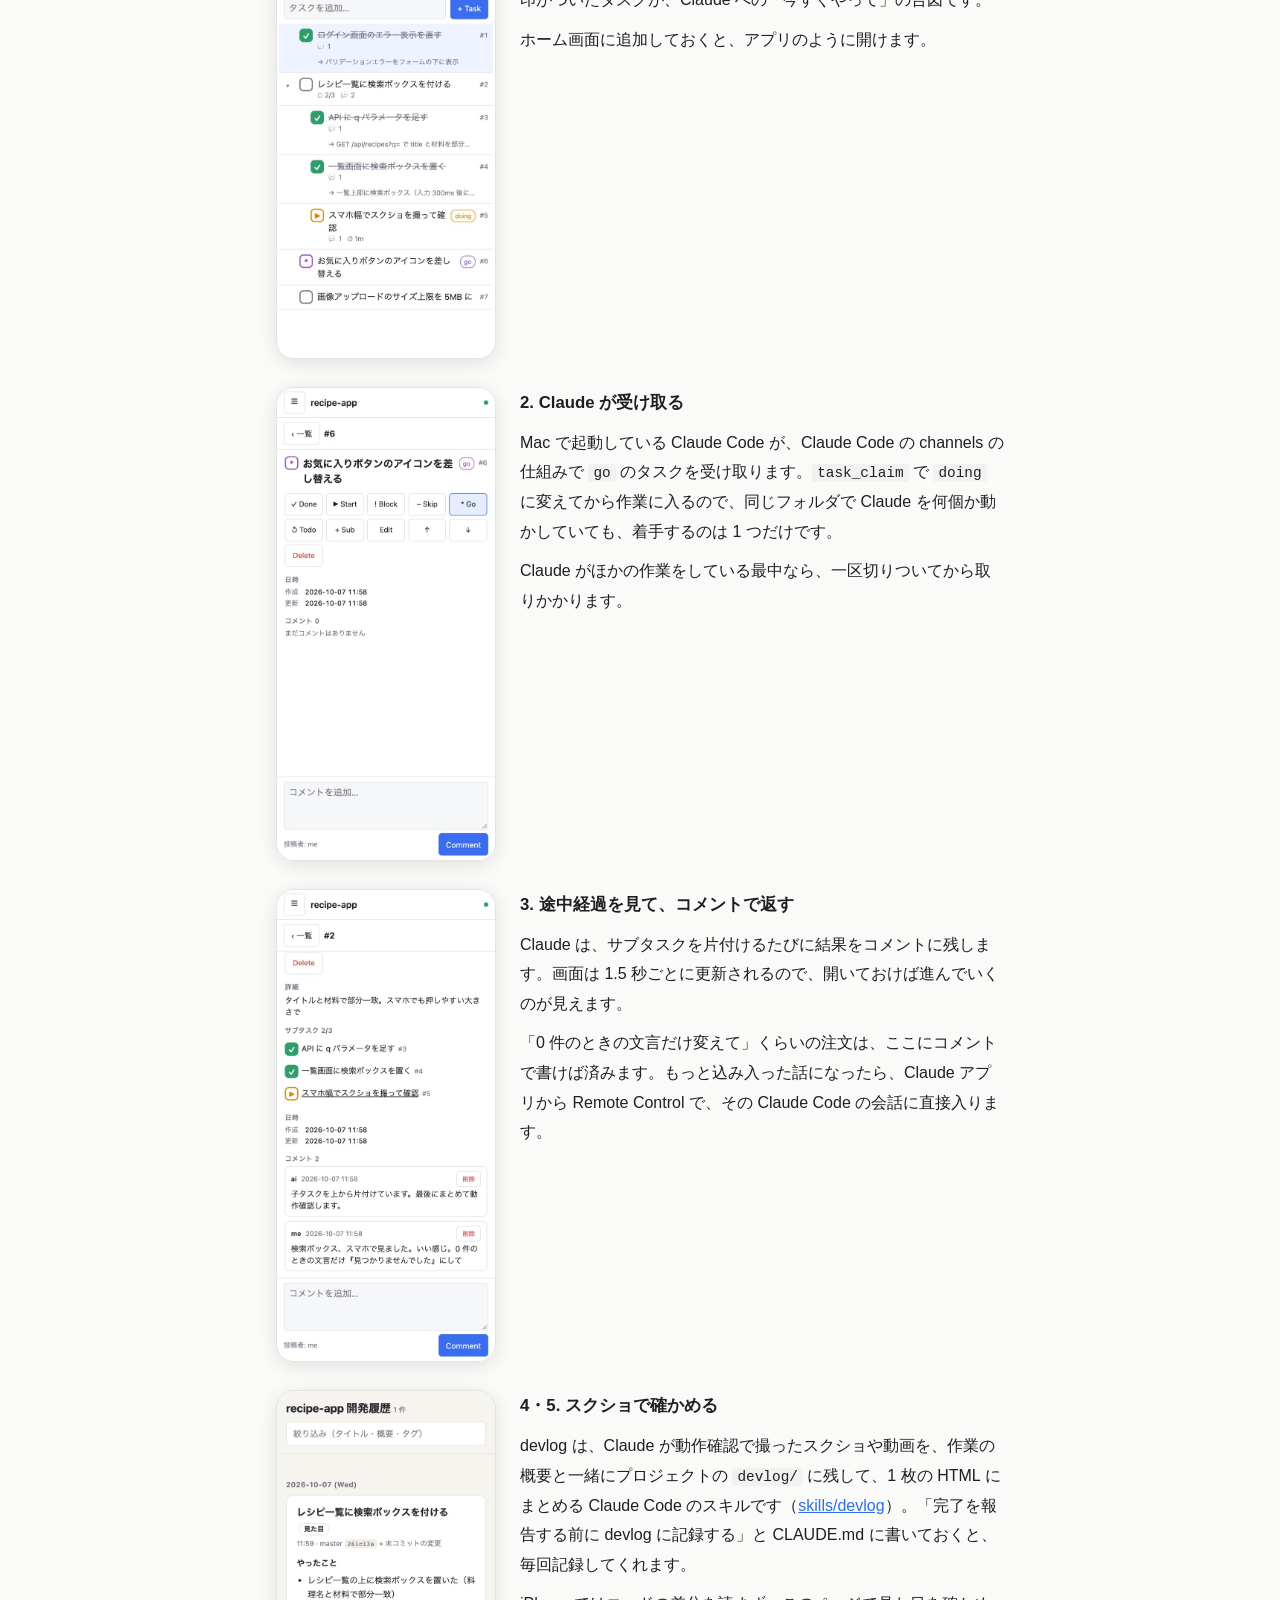
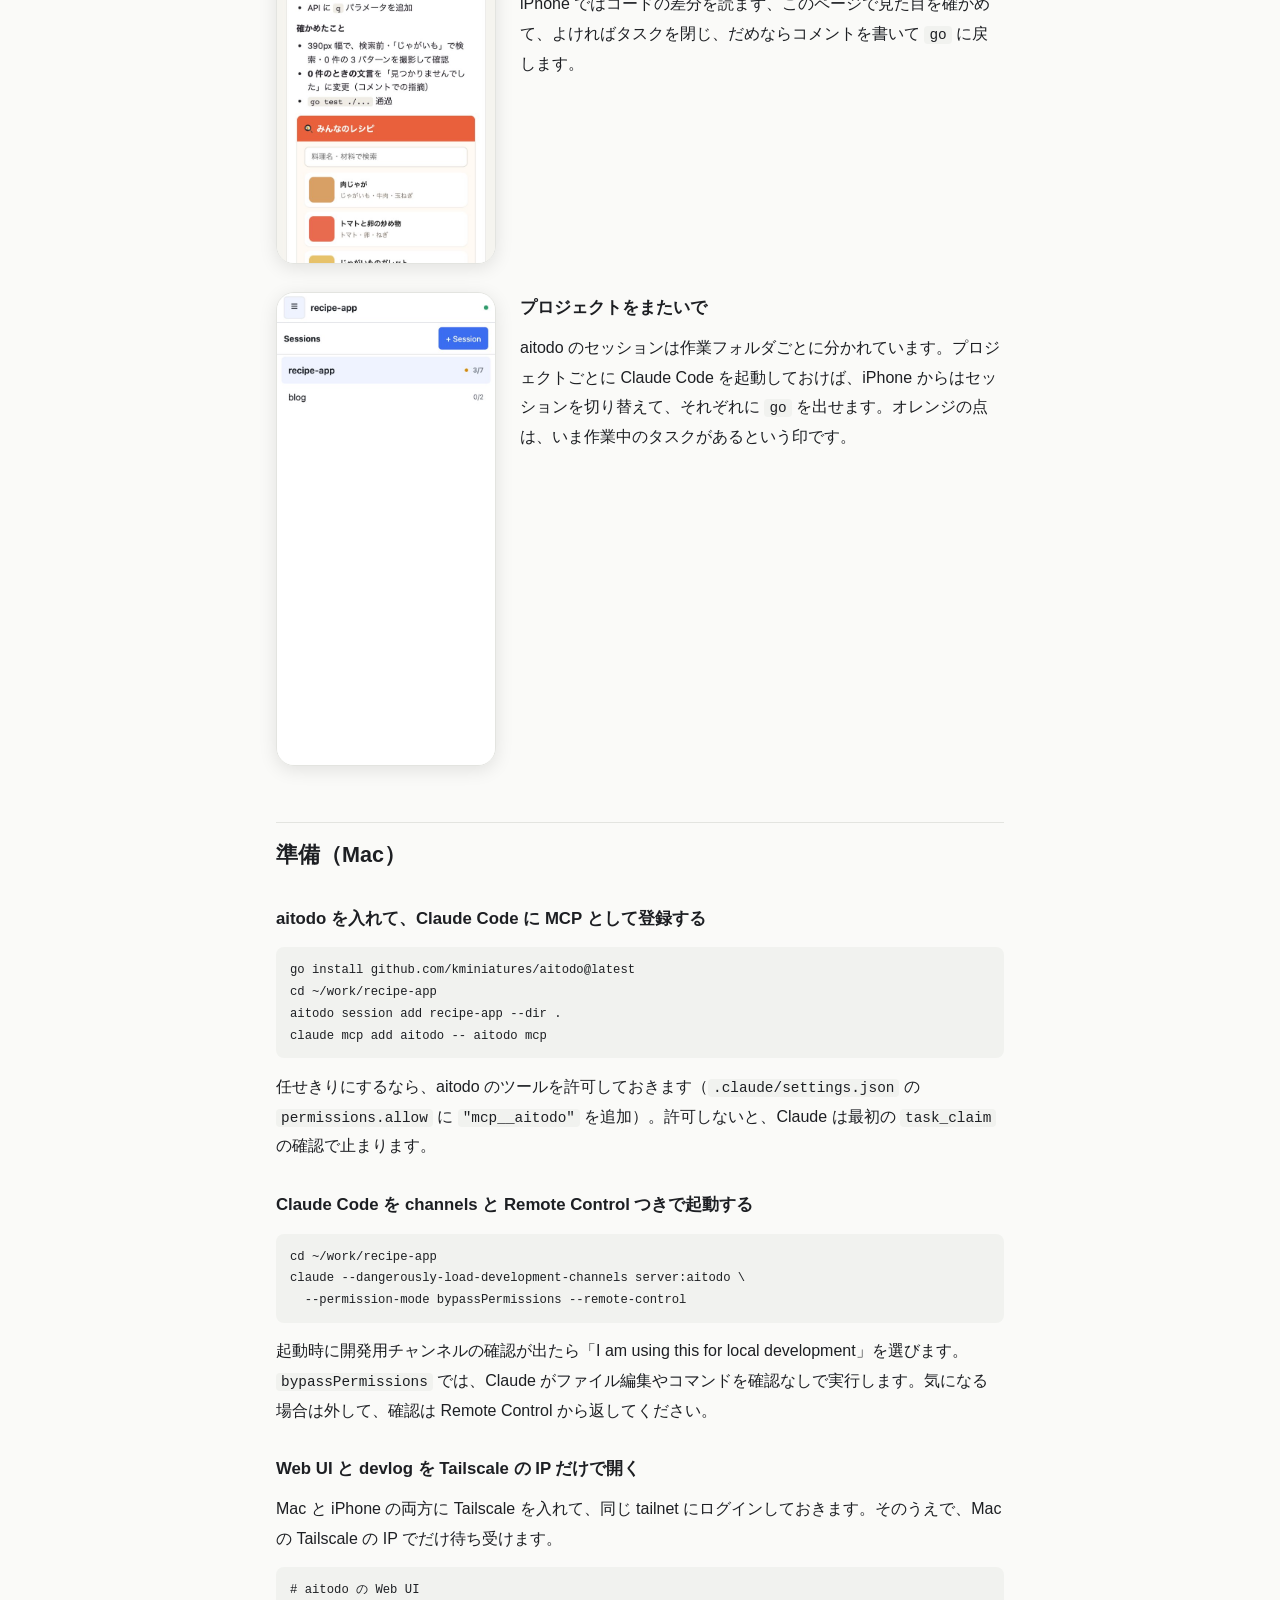
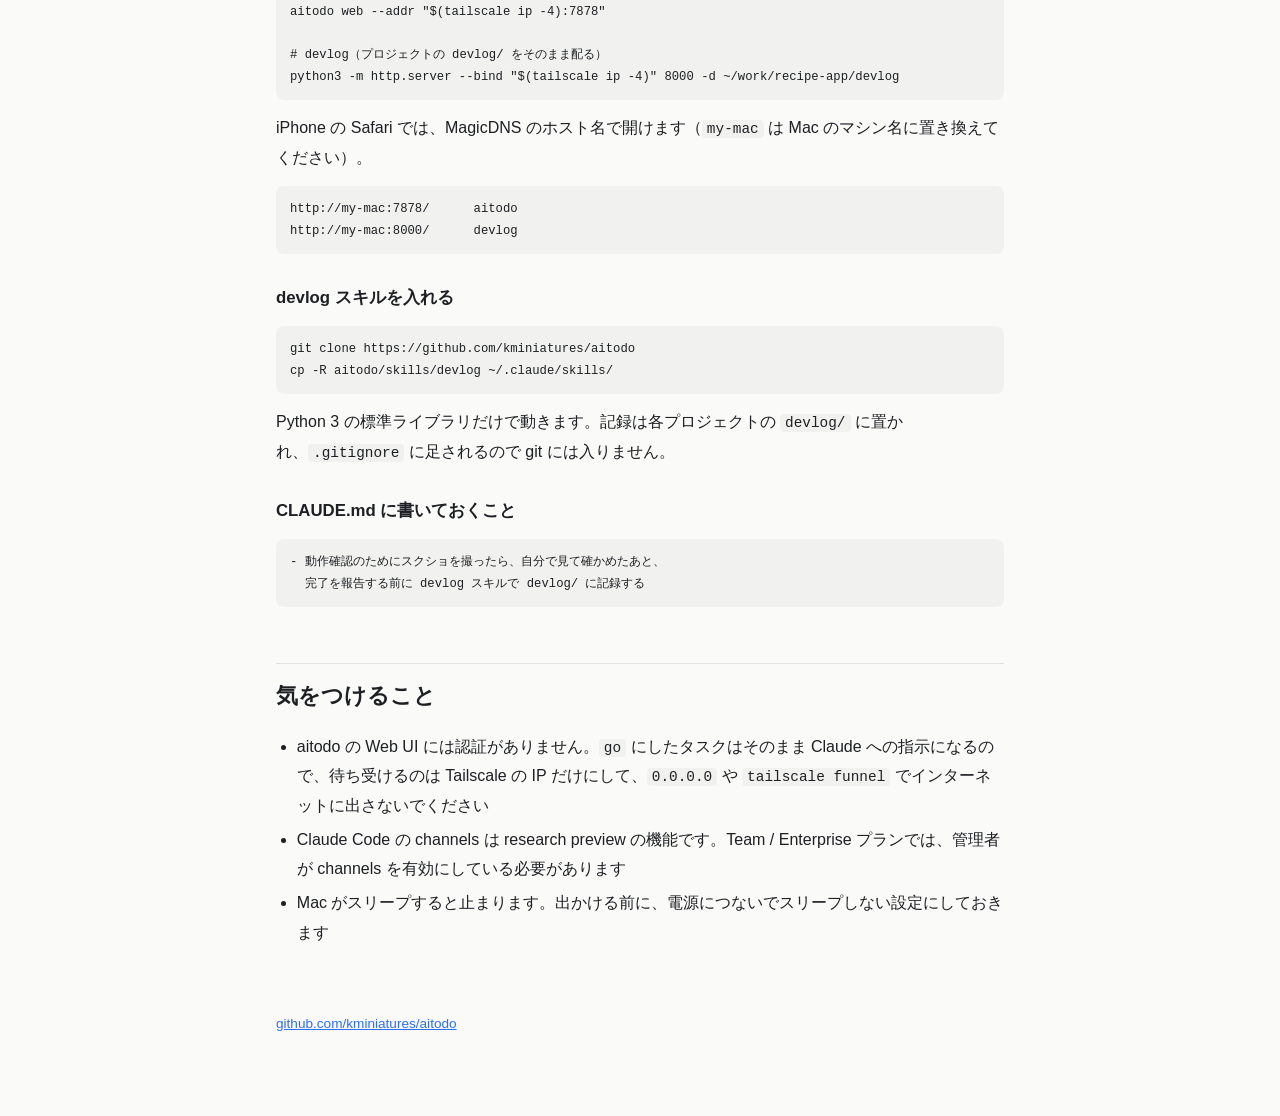
==== commit 11f05ce0: "devlog スキルをリポジトリに追加し、ページと README から案内 entry.json の source には絶対パスではなくプロジェクトからの相対パス （外ならファイル名だけ）を残すように" ====
--- a/docs/index.html
+++ b/docs/index.html
@@ -149,7 +149,7 @@
   <img src="img/devlog.jpg" alt="devlog の画面。作業の概要と、スマホ幅で撮ったアプリのスクショが並んでいる" loading="lazy">
   <div>
     <h3>4・5. スクショで確かめる</h3>
-    <p>devlog は、Claude が動作確認で撮ったスクショや動画を、作業の概要と一緒にプロジェクトの <code>devlog/</code> に残して、1 枚の HTML にまとめる Claude Code のスキルです。「完了を報告する前に devlog に記録する」と CLAUDE.md に書いておくと、毎回記録してくれます。</p>
+    <p>devlog は、Claude が動作確認で撮ったスクショや動画を、作業の概要と一緒にプロジェクトの <code>devlog/</code> に残して、1 枚の HTML にまとめる Claude Code のスキルです（<a href="https://github.com/kminiatures/aitodo/tree/main/skills/devlog">skills/devlog</a>）。「完了を報告する前に devlog に記録する」と CLAUDE.md に書いておくと、毎回記録してくれます。</p>
     <p>iPhone ではコードの差分を読まず、このページで見た目を確かめて、よければタスクを閉じ、だめならコメントを書いて <code>go</code> に戻します。</p>
   </div>
 </div>
@@ -188,6 +188,11 @@
 <pre><code>http://my-mac:7878/      aitodo
 http://my-mac:8000/      devlog</code></pre>
 
+<h3>devlog スキルを入れる</h3>
+<pre><code>git clone https://github.com/kminiatures/aitodo
+cp -R aitodo/skills/devlog ~/.claude/skills/</code></pre>
+<p>Python 3 の標準ライブラリだけで動きます。記録は各プロジェクトの <code>devlog/</code> に置かれ、<code>.gitignore</code> に足されるので git には入りません。</p>
+
 <h3>CLAUDE.md に書いておくこと</h3>
 <pre><code>- 動作確認のためにスクショを撮ったら、自分で見て確かめたあと、
   完了を報告する前に devlog スキルで devlog/ に記録する</code></pre>
